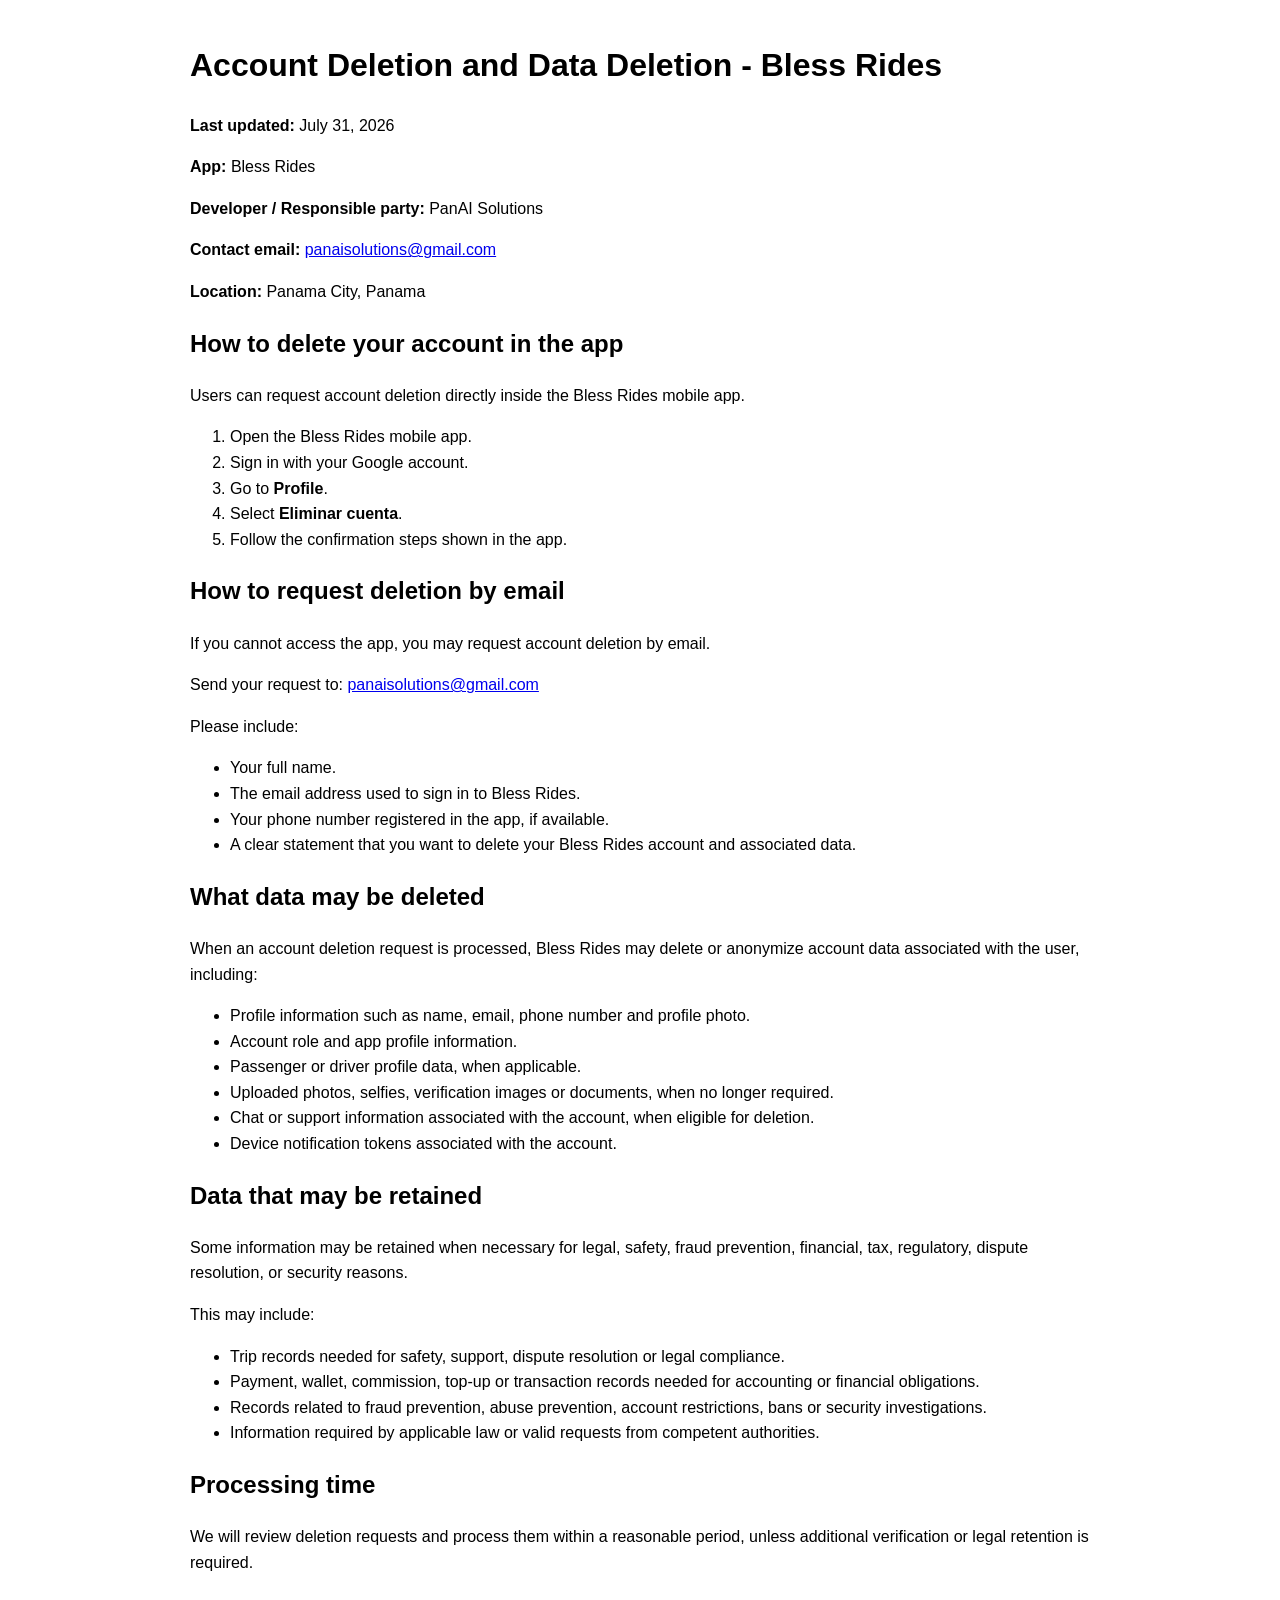
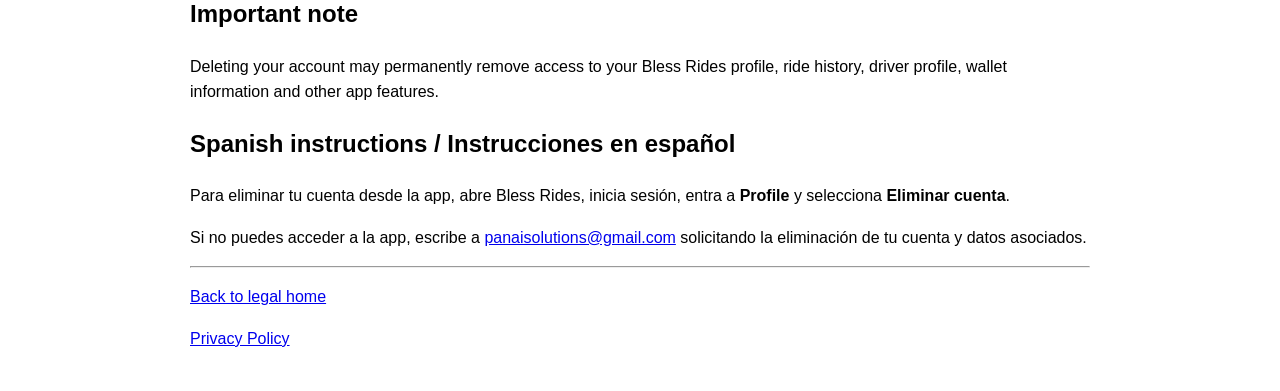
==== account-deletion.html @ 2c0dc695 "Add account deletion instructions and details" ====
<!doctype html>
<html lang="en">
<head>
  <meta charset="utf-8">
  <meta name="viewport" content="width=device-width, initial-scale=1">
  <title>Account Deletion - Bless Rides</title>
</head>
<body>
  <main style="max-width: 900px; margin: 40px auto; padding: 0 20px; font-family: Arial, sans-serif; line-height: 1.6;">
    <h1>Account Deletion and Data Deletion - Bless Rides</h1>

    <p><strong>Last updated:</strong> July 31, 2026</p>
    <p><strong>App:</strong> Bless Rides</p>
    <p><strong>Developer / Responsible party:</strong> PanAI Solutions</p>
    <p><strong>Contact email:</strong> <a href="mailto:panaisolutions@gmail.com">panaisolutions@gmail.com</a></p>
    <p><strong>Location:</strong> Panama City, Panama</p>

    <h2>How to delete your account in the app</h2>
    <p>
      Users can request account deletion directly inside the Bless Rides mobile app.
    </p>

    <ol>
      <li>Open the Bless Rides mobile app.</li>
      <li>Sign in with your Google account.</li>
      <li>Go to <strong>Profile</strong>.</li>
      <li>Select <strong>Eliminar cuenta</strong>.</li>
      <li>Follow the confirmation steps shown in the app.</li>
    </ol>

    <h2>How to request deletion by email</h2>
    <p>
      If you cannot access the app, you may request account deletion by email.
    </p>

    <p>
      Send your request to:
      <a href="mailto:panaisolutions@gmail.com">panaisolutions@gmail.com</a>
    </p>

    <p>Please include:</p>
    <ul>
      <li>Your full name.</li>
      <li>The email address used to sign in to Bless Rides.</li>
      <li>Your phone number registered in the app, if available.</li>
      <li>A clear statement that you want to delete your Bless Rides account and associated data.</li>
    </ul>

    <h2>What data may be deleted</h2>
    <p>
      When an account deletion request is processed, Bless Rides may delete or anonymize account data associated with the user, including:
    </p>

    <ul>
      <li>Profile information such as name, email, phone number and profile photo.</li>
      <li>Account role and app profile information.</li>
      <li>Passenger or driver profile data, when applicable.</li>
      <li>Uploaded photos, selfies, verification images or documents, when no longer required.</li>
      <li>Chat or support information associated with the account, when eligible for deletion.</li>
      <li>Device notification tokens associated with the account.</li>
    </ul>

    <h2>Data that may be retained</h2>
    <p>
      Some information may be retained when necessary for legal, safety, fraud prevention, financial, tax, regulatory, dispute resolution, or security reasons.
    </p>

    <p>This may include:</p>
    <ul>
      <li>Trip records needed for safety, support, dispute resolution or legal compliance.</li>
      <li>Payment, wallet, commission, top-up or transaction records needed for accounting or financial obligations.</li>
      <li>Records related to fraud prevention, abuse prevention, account restrictions, bans or security investigations.</li>
      <li>Information required by applicable law or valid requests from competent authorities.</li>
    </ul>

    <h2>Processing time</h2>
    <p>
      We will review deletion requests and process them within a reasonable period, unless additional verification or legal retention is required.
    </p>

    <h2>Important note</h2>
    <p>
      Deleting your account may permanently remove access to your Bless Rides profile, ride history, driver profile, wallet information and other app features.
    </p>

    <h2>Spanish instructions / Instrucciones en español</h2>
    <p>
      Para eliminar tu cuenta desde la app, abre Bless Rides, inicia sesión, entra a <strong>Profile</strong> y selecciona <strong>Eliminar cuenta</strong>.
    </p>
    <p>
      Si no puedes acceder a la app, escribe a
      <a href="mailto:panaisolutions@gmail.com">panaisolutions@gmail.com</a>
      solicitando la eliminación de tu cuenta y datos asociados.
    </p>

    <hr>
    <p><a href="index.html">Back to legal home</a></p>
    <p><a href="privacy-policy.html">Privacy Policy</a></p>
  </main>
</body>
</html>
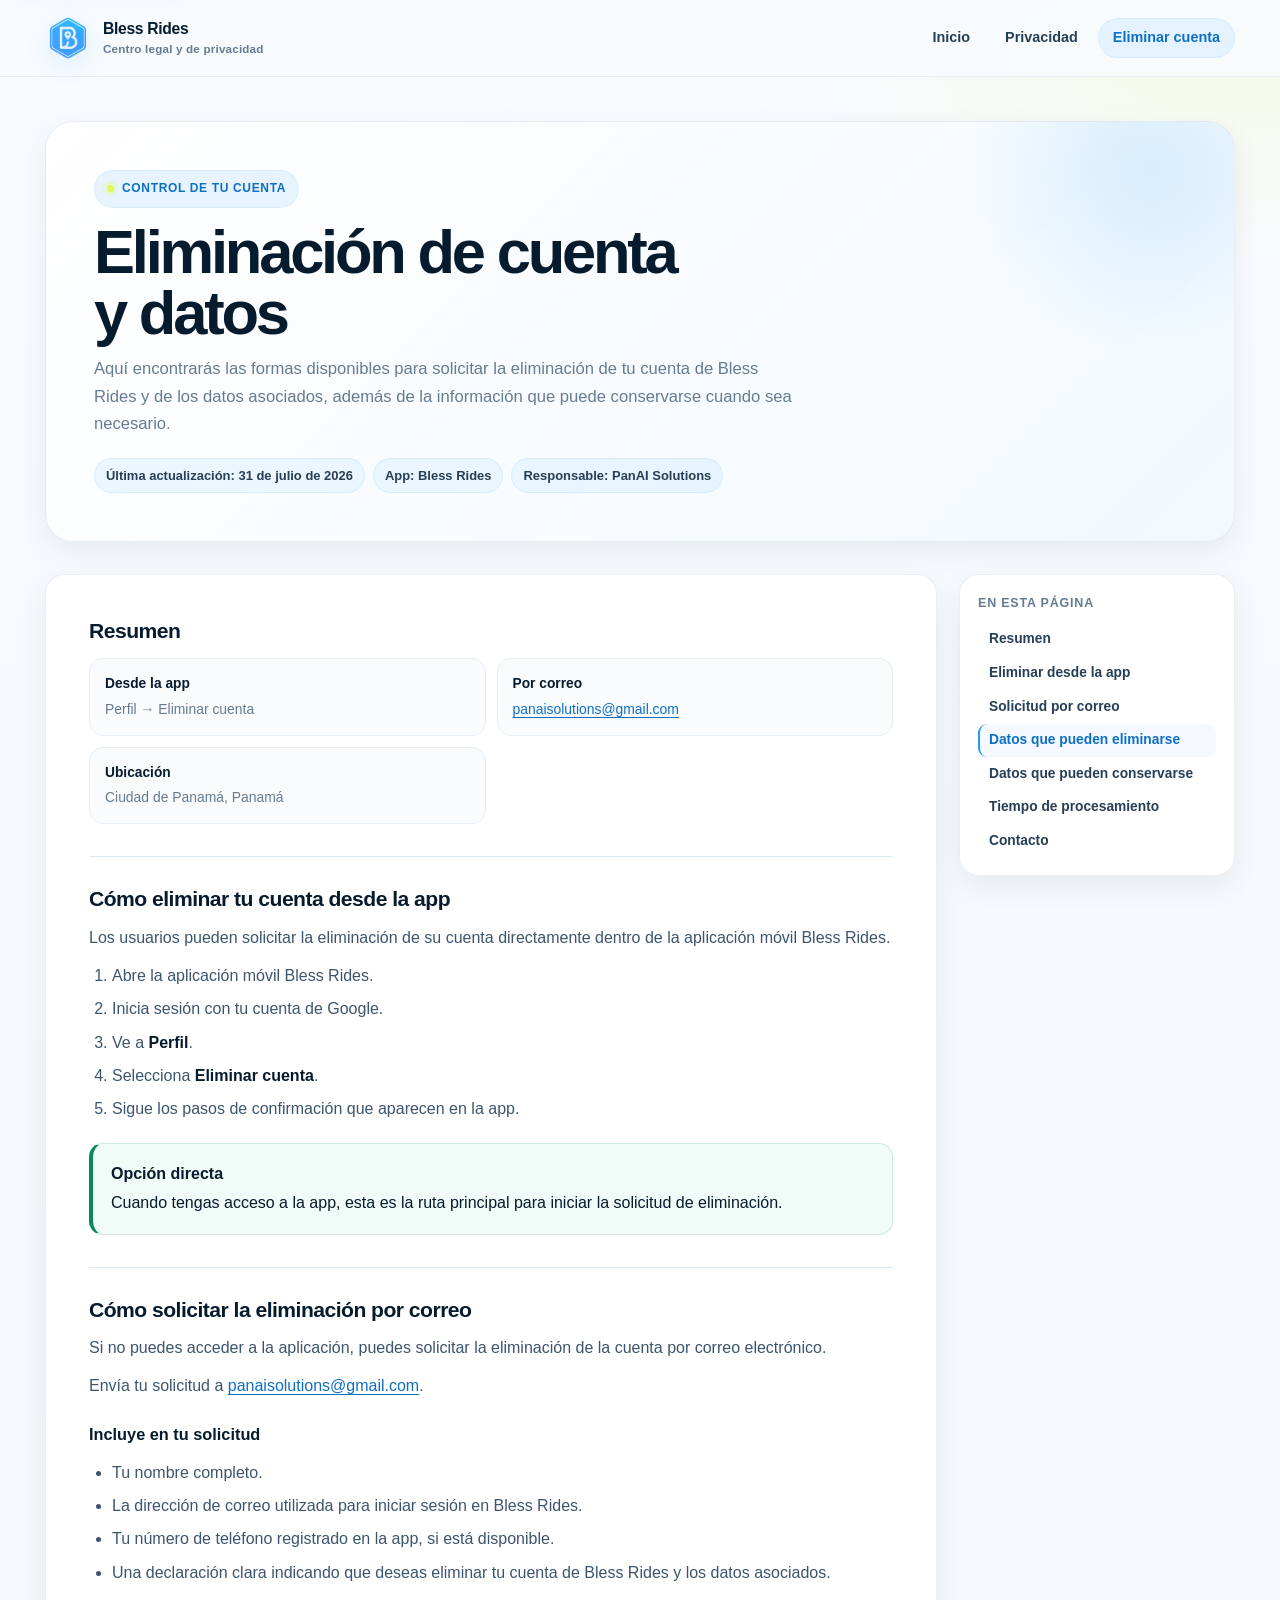
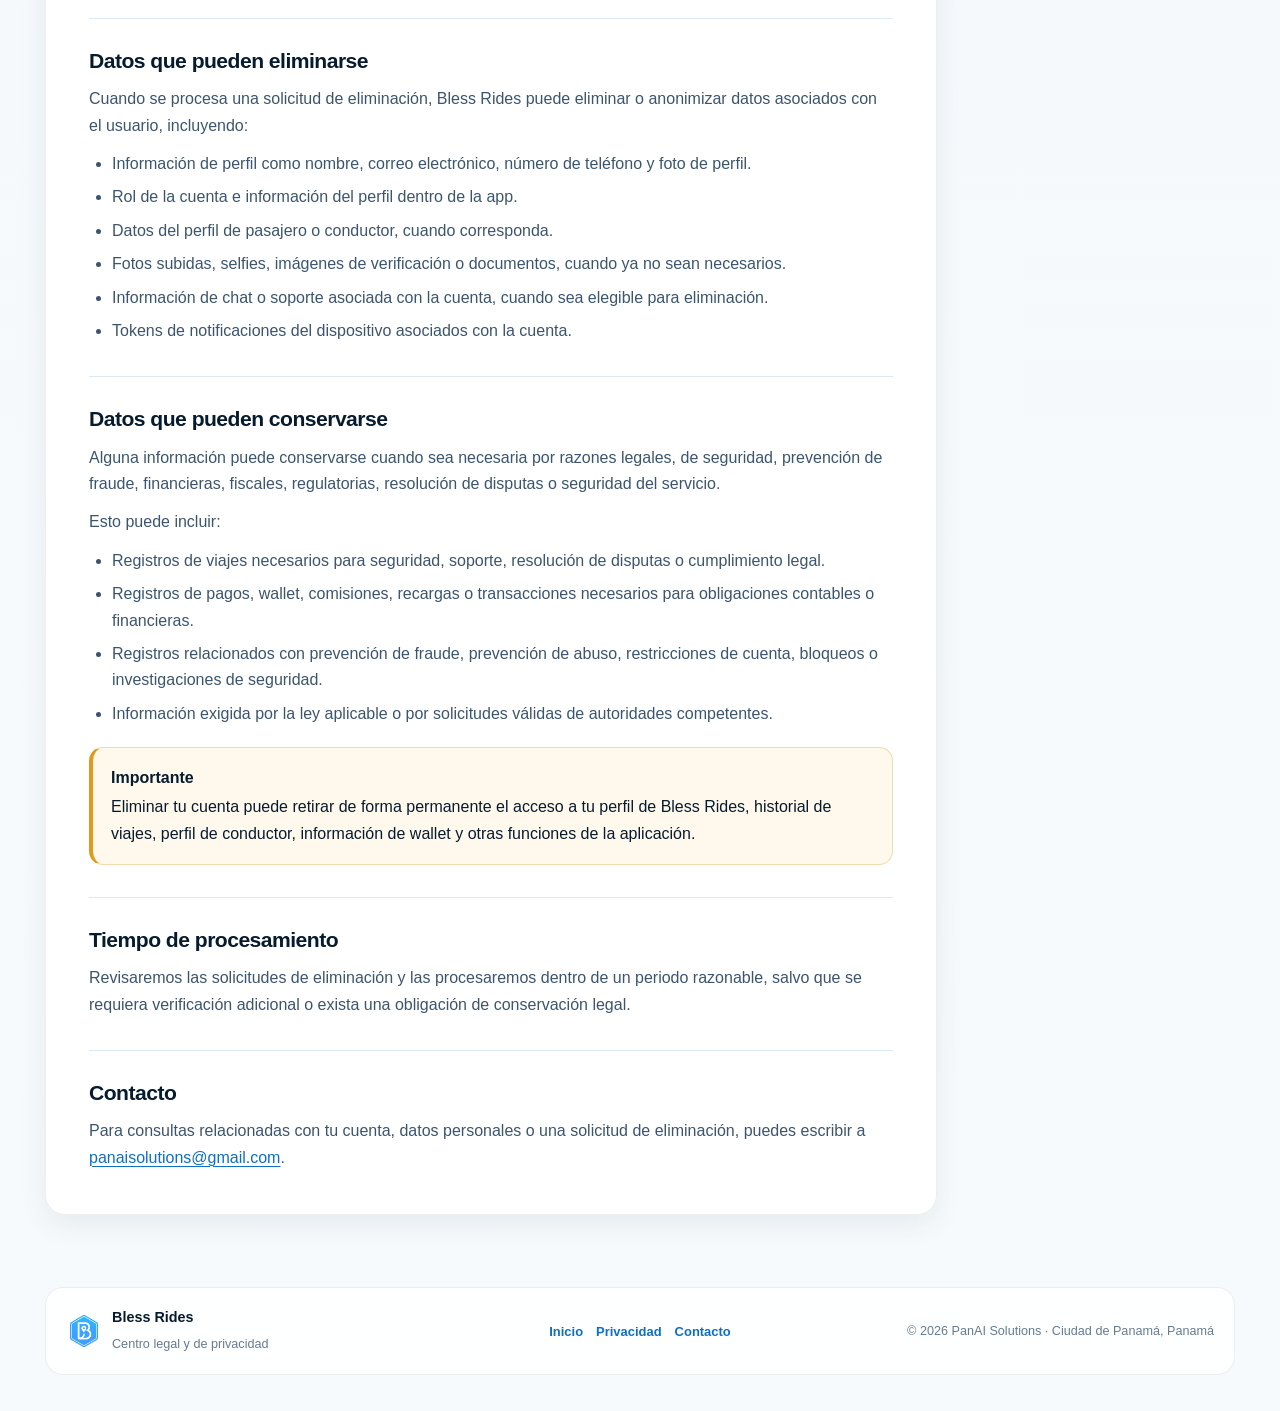
==== commit 40289759: "Update Bless Rides legal site" ====
--- a/account-deletion.html
+++ b/account-deletion.html
@@ -1,101 +1,44 @@
 <!doctype html>
-<html lang="en">
+<html lang="es">
 <head>
   <meta charset="utf-8">
   <meta name="viewport" content="width=device-width, initial-scale=1">
-  <title>Account Deletion - Bless Rides</title>
+  <meta name="description" content="Instrucciones oficiales para solicitar la eliminación de una cuenta de Bless Rides y sus datos asociados.">
+  <meta name="theme-color" content="#2A99F2">
+  <meta name="color-scheme" content="light">
+  <meta name="robots" content="index,follow">
+  <title>Eliminación de Cuenta y Datos | Bless Rides</title>
+  <link rel="icon" type="image/png" sizes="16x16" href="assets/favicon-16.png">
+  <link rel="icon" type="image/png" sizes="32x32" href="assets/favicon-32.png">
+  <link rel="icon" type="image/png" sizes="64x64" href="assets/favicon-64.png">
+  <link rel="apple-touch-icon" href="assets/apple-touch-icon.png">
+  <link rel="manifest" href="site.webmanifest">
+  <link rel="stylesheet" href="style.css">
+  <script defer src="site.js"></script>
 </head>
 <body>
-  <main style="max-width: 900px; margin: 40px auto; padding: 0 20px; font-family: Arial, sans-serif; line-height: 1.6;">
-    <h1>Account Deletion and Data Deletion - Bless Rides</h1>
+  <a class="skip-link" href="#contenido">Saltar al contenido</a>
+  <header class="site-header"><div class="container nav"><a class="brand" href="index.html" aria-label="Bless Rides, centro legal y de privacidad"><img src="assets/bless-logo.png" alt="" width="46" height="46"><span class="brand-title">Bless Rides<span class="brand-subtitle">Centro legal y de privacidad</span></span></a><nav class="nav-links" aria-label="Navegación principal"><a href="index.html">Inicio</a><a href="privacy-policy.html">Privacidad</a><a href="account-deletion.html" aria-current="page">Eliminar cuenta</a></nav></div></header>
 
-    <p><strong>Last updated:</strong> July 31, 2026</p>
-    <p><strong>App:</strong> Bless Rides</p>
-    <p><strong>Developer / Responsible party:</strong> PanAI Solutions</p>
-    <p><strong>Contact email:</strong> <a href="mailto:panaisolutions@gmail.com">panaisolutions@gmail.com</a></p>
-    <p><strong>Location:</strong> Panama City, Panama</p>
+  <main id="contenido" class="container">
+    <section class="page-hero"><div class="page-hero-shell"><span class="eyebrow"><span class="eyebrow-dot" aria-hidden="true"></span>Control de tu cuenta</span><h1>Eliminación de cuenta y datos</h1><p>Aquí encontrarás las formas disponibles para solicitar la eliminación de tu cuenta de Bless Rides y de los datos asociados, además de la información que puede conservarse cuando sea necesario.</p><div class="meta"><span>Última actualización: 31 de julio de 2026</span><span>App: Bless Rides</span><span>Responsable: PanAI Solutions</span></div></div></section>
 
-    <h2>How to delete your account in the app</h2>
-    <p>
-      Users can request account deletion directly inside the Bless Rides mobile app.
-    </p>
+    <details class="mobile-toc"><summary>Contenido de esta página</summary><ul><li><a href="#resumen">Resumen</a></li><li><a href="#app">Eliminar desde la app</a></li><li><a href="#correo">Solicitud por correo</a></li><li><a href="#elimina">Datos que pueden eliminarse</a></li><li><a href="#conserva">Datos que pueden conservarse</a></li><li><a href="#tiempo">Tiempo de procesamiento</a></li><li><a href="#contacto">Contacto</a></li></ul></details>
 
-    <ol>
-      <li>Open the Bless Rides mobile app.</li>
-      <li>Sign in with your Google account.</li>
-      <li>Go to <strong>Profile</strong>.</li>
-      <li>Select <strong>Eliminar cuenta</strong>.</li>
-      <li>Follow the confirmation steps shown in the app.</li>
-    </ol>
+    <div class="doc-layout">
+      <article class="document">
+        <section id="resumen"><h2>Resumen</h2><div class="data-grid"><div class="data-chip"><strong>Desde la app</strong><span>Perfil → Eliminar cuenta</span></div><div class="data-chip"><strong>Por correo</strong><span><a href="mailto:panaisolutions@gmail.com">panaisolutions@gmail.com</a></span></div><div class="data-chip"><strong>Ubicación</strong><span>Ciudad de Panamá, Panamá</span></div></div></section>
+        <section id="app"><h2>Cómo eliminar tu cuenta desde la app</h2><p>Los usuarios pueden solicitar la eliminación de su cuenta directamente dentro de la aplicación móvil Bless Rides.</p><ol><li>Abre la aplicación móvil Bless Rides.</li><li>Inicia sesión con tu cuenta de Google.</li><li>Ve a <strong>Perfil</strong>.</li><li>Selecciona <strong>Eliminar cuenta</strong>.</li><li>Sigue los pasos de confirmación que aparecen en la app.</li></ol><div class="callout success"><strong>Opción directa</strong>Cuando tengas acceso a la app, esta es la ruta principal para iniciar la solicitud de eliminación.</div></section>
+        <section id="correo"><h2>Cómo solicitar la eliminación por correo</h2><p>Si no puedes acceder a la aplicación, puedes solicitar la eliminación de la cuenta por correo electrónico.</p><p>Envía tu solicitud a <a href="mailto:panaisolutions@gmail.com">panaisolutions@gmail.com</a>.</p><h3>Incluye en tu solicitud</h3><ul><li>Tu nombre completo.</li><li>La dirección de correo utilizada para iniciar sesión en Bless Rides.</li><li>Tu número de teléfono registrado en la app, si está disponible.</li><li>Una declaración clara indicando que deseas eliminar tu cuenta de Bless Rides y los datos asociados.</li></ul></section>
+        <section id="elimina"><h2>Datos que pueden eliminarse</h2><p>Cuando se procesa una solicitud de eliminación, Bless Rides puede eliminar o anonimizar datos asociados con el usuario, incluyendo:</p><ul><li>Información de perfil como nombre, correo electrónico, número de teléfono y foto de perfil.</li><li>Rol de la cuenta e información del perfil dentro de la app.</li><li>Datos del perfil de pasajero o conductor, cuando corresponda.</li><li>Fotos subidas, selfies, imágenes de verificación o documentos, cuando ya no sean necesarios.</li><li>Información de chat o soporte asociada con la cuenta, cuando sea elegible para eliminación.</li><li>Tokens de notificaciones del dispositivo asociados con la cuenta.</li></ul></section>
+        <section id="conserva"><h2>Datos que pueden conservarse</h2><p>Alguna información puede conservarse cuando sea necesaria por razones legales, de seguridad, prevención de fraude, financieras, fiscales, regulatorias, resolución de disputas o seguridad del servicio.</p><p>Esto puede incluir:</p><ul><li>Registros de viajes necesarios para seguridad, soporte, resolución de disputas o cumplimiento legal.</li><li>Registros de pagos, wallet, comisiones, recargas o transacciones necesarios para obligaciones contables o financieras.</li><li>Registros relacionados con prevención de fraude, prevención de abuso, restricciones de cuenta, bloqueos o investigaciones de seguridad.</li><li>Información exigida por la ley aplicable o por solicitudes válidas de autoridades competentes.</li></ul><div class="callout warning"><strong>Importante</strong>Eliminar tu cuenta puede retirar de forma permanente el acceso a tu perfil de Bless Rides, historial de viajes, perfil de conductor, información de wallet y otras funciones de la aplicación.</div></section>
+        <section id="tiempo"><h2>Tiempo de procesamiento</h2><p>Revisaremos las solicitudes de eliminación y las procesaremos dentro de un periodo razonable, salvo que se requiera verificación adicional o exista una obligación de conservación legal.</p></section>
+        <section id="contacto"><h2>Contacto</h2><p>Para consultas relacionadas con tu cuenta, datos personales o una solicitud de eliminación, puedes escribir a <a href="mailto:panaisolutions@gmail.com">panaisolutions@gmail.com</a>.</p></section>
+      </article>
+      <aside class="toc" aria-label="Contenido de la página"><p class="toc-title">En esta página</p><ul><li><a href="#resumen">Resumen</a></li><li><a href="#app">Eliminar desde la app</a></li><li><a href="#correo">Solicitud por correo</a></li><li><a href="#elimina">Datos que pueden eliminarse</a></li><li><a href="#conserva">Datos que pueden conservarse</a></li><li><a href="#tiempo">Tiempo de procesamiento</a></li><li><a href="#contacto">Contacto</a></li></ul></aside>
+    </div>
+  </main>
 
-    <h2>How to request deletion by email</h2>
-    <p>
-      If you cannot access the app, you may request account deletion by email.
-    </p>
-
-    <p>
-      Send your request to:
-      <a href="mailto:panaisolutions@gmail.com">panaisolutions@gmail.com</a>
-    </p>
-
-    <p>Please include:</p>
-    <ul>
-      <li>Your full name.</li>
-      <li>The email address used to sign in to Bless Rides.</li>
-      <li>Your phone number registered in the app, if available.</li>
-      <li>A clear statement that you want to delete your Bless Rides account and associated data.</li>
-    </ul>
-
-    <h2>What data may be deleted</h2>
-    <p>
-      When an account deletion request is processed, Bless Rides may delete or anonymize account data associated with the user, including:
-    </p>
-
-    <ul>
-      <li>Profile information such as name, email, phone number and profile photo.</li>
-      <li>Account role and app profile information.</li>
-      <li>Passenger or driver profile data, when applicable.</li>
-      <li>Uploaded photos, selfies, verification images or documents, when no longer required.</li>
-      <li>Chat or support information associated with the account, when eligible for deletion.</li>
-      <li>Device notification tokens associated with the account.</li>
-    </ul>
-
-    <h2>Data that may be retained</h2>
-    <p>
-      Some information may be retained when necessary for legal, safety, fraud prevention, financial, tax, regulatory, dispute resolution, or security reasons.
-    </p>
-
-    <p>This may include:</p>
-    <ul>
-      <li>Trip records needed for safety, support, dispute resolution or legal compliance.</li>
-      <li>Payment, wallet, commission, top-up or transaction records needed for accounting or financial obligations.</li>
-      <li>Records related to fraud prevention, abuse prevention, account restrictions, bans or security investigations.</li>
-      <li>Information required by applicable law or valid requests from competent authorities.</li>
-    </ul>
-
-    <h2>Processing time</h2>
-    <p>
-      We will review deletion requests and process them within a reasonable period, unless additional verification or legal retention is required.
-    </p>
-
-    <h2>Important note</h2>
-    <p>
-      Deleting your account may permanently remove access to your Bless Rides profile, ride history, driver profile, wallet information and other app features.
-    </p>
-
-    <h2>Spanish instructions / Instrucciones en español</h2>
-    <p>
-      Para eliminar tu cuenta desde la app, abre Bless Rides, inicia sesión, entra a <strong>Profile</strong> y selecciona <strong>Eliminar cuenta</strong>.
-    </p>
-    <p>
-      Si no puedes acceder a la app, escribe a
-      <a href="mailto:panaisolutions@gmail.com">panaisolutions@gmail.com</a>
-      solicitando la eliminación de tu cuenta y datos asociados.
-    </p>
-
-    <hr>
-    <p><a href="index.html">Back to legal home</a></p>
-    <p><a href="privacy-policy.html">Privacy Policy</a></p>
-  </main>
+  <footer class="site-footer"><div class="container footer-shell"><div class="footer-brand"><img src="assets/bless-logo.png" alt="" width="36" height="36"><div><strong>Bless Rides</strong><span>Centro legal y de privacidad</span></div></div><div class="footer-links"><a href="index.html">Inicio</a><a href="privacy-policy.html">Privacidad</a><a href="mailto:panaisolutions@gmail.com">Contacto</a></div><div class="footer-meta">© 2026 PanAI Solutions · Ciudad de Panamá, Panamá</div></div></footer>
 </body>
 </html>
--- a/style.css
+++ b/style.css
@@ -0,0 +1,423 @@
+:root {
+  --brand: #2a99f2;
+  --brand-600: #1d86dc;
+  --brand-700: #0f6fc4;
+  --brand-800: #0b579b;
+  --brand-050: #f3f9ff;
+  --brand-100: #e4f3ff;
+  --brand-200: #cce9ff;
+  --lime: #ddf955;
+  --lime-soft: #f6ffd3;
+  --ink: #071b2e;
+  --ink-2: #263f57;
+  --muted: #667b90;
+  --muted-2: #8394a6;
+  --line: #dce8f2;
+  --line-strong: #cbdbe8;
+  --paper: #ffffff;
+  --canvas: #f5f9fc;
+  --success: #0a8a5b;
+  --warning: #c17a09;
+  --shadow-xs: 0 3px 12px rgba(12, 52, 87, .045);
+  --shadow-sm: 0 10px 28px rgba(12, 52, 87, .075);
+  --shadow-md: 0 20px 50px rgba(12, 52, 87, .11);
+  --shadow-lg: 0 34px 90px rgba(12, 52, 87, .14);
+  --radius-sm: 14px;
+  --radius-md: 20px;
+  --radius-lg: 28px;
+  --radius-xl: 34px;
+  --max: 1190px;
+  --header-h: 76px;
+}
+
+* { box-sizing: border-box; }
+html { scroll-behavior: smooth; scroll-padding-top: 96px; }
+body {
+  margin: 0;
+  min-height: 100vh;
+  font-family: ui-sans-serif, -apple-system, BlinkMacSystemFont, "Segoe UI", Roboto, Helvetica, Arial, sans-serif;
+  color: var(--ink);
+  line-height: 1.65;
+  background:
+    radial-gradient(760px 360px at 6% -7%, rgba(42, 153, 242, .15), transparent 64%),
+    radial-gradient(640px 310px at 96% 2%, rgba(221, 249, 85, .11), transparent 66%),
+    linear-gradient(180deg, #f8fbfe 0%, var(--canvas) 42%, #f7fafc 100%);
+  -webkit-font-smoothing: antialiased;
+  text-rendering: optimizeLegibility;
+}
+
+a { color: var(--brand-700); text-decoration-thickness: 1.4px; text-underline-offset: 3px; }
+a:hover { color: var(--brand-800); }
+img { display: block; max-width: 100%; }
+button, a { -webkit-tap-highlight-color: transparent; }
+::selection { background: rgba(42, 153, 242, .2); color: var(--ink); }
+
+.skip-link {
+  position: fixed;
+  z-index: 9999;
+  left: 16px;
+  top: 12px;
+  transform: translateY(-170%);
+  padding: 10px 14px;
+  border-radius: 10px;
+  background: var(--ink);
+  color: #fff;
+  font-weight: 800;
+  text-decoration: none;
+  box-shadow: var(--shadow-sm);
+}
+.skip-link:focus { transform: none; }
+:focus-visible { outline: 3px solid rgba(42, 153, 242, .42); outline-offset: 3px; border-radius: 8px; }
+
+.container { width: min(calc(100% - 36px), var(--max)); margin-inline: auto; }
+
+/* Header */
+.site-header {
+  position: sticky;
+  top: 0;
+  z-index: 100;
+  background: rgba(248, 251, 254, .86);
+  backdrop-filter: saturate(155%) blur(18px);
+  -webkit-backdrop-filter: saturate(155%) blur(18px);
+  border-bottom: 1px solid rgba(7, 27, 46, .065);
+  transition: box-shadow .18s ease, background .18s ease;
+}
+.site-header.is-scrolled { background: rgba(248, 251, 254, .94); box-shadow: 0 8px 26px rgba(12, 52, 87, .07); }
+.nav { min-height: var(--header-h); display: flex; align-items: center; justify-content: space-between; gap: 24px; }
+.brand { display: inline-flex; align-items: center; gap: 12px; min-width: max-content; color: var(--ink); text-decoration: none; }
+.brand img { width: 46px; height: 46px; filter: drop-shadow(0 8px 14px rgba(42, 153, 242, .2)); }
+.brand-title { font-size: .98rem; font-weight: 900; letter-spacing: -.02em; line-height: 1.05; }
+.brand-subtitle { display: block; margin-top: 5px; color: var(--muted); font-size: .73rem; font-weight: 750; letter-spacing: .015em; }
+.nav-links { display: flex; align-items: center; gap: 5px; }
+.nav-links a {
+  display: inline-flex;
+  align-items: center;
+  min-height: 40px;
+  padding: 0 14px;
+  border: 1px solid transparent;
+  border-radius: 999px;
+  color: var(--ink-2);
+  font-size: .9rem;
+  font-weight: 800;
+  text-decoration: none;
+}
+.nav-links a:hover { color: var(--brand-700); background: rgba(42, 153, 242, .065); }
+.nav-links a[aria-current="page"] { color: var(--brand-700); background: var(--brand-100); border-color: rgba(42, 153, 242, .08); }
+
+/* Shared labels */
+.eyebrow {
+  display: inline-flex;
+  align-items: center;
+  gap: 8px;
+  width: fit-content;
+  padding: 8px 12px;
+  border: 1px solid rgba(42, 153, 242, .08);
+  border-radius: 999px;
+  background: rgba(228, 243, 255, .86);
+  color: var(--brand-700);
+  font-size: .75rem;
+  font-weight: 900;
+  letter-spacing: .055em;
+  text-transform: uppercase;
+}
+.eyebrow-dot { width: 7px; height: 7px; border-radius: 50%; background: var(--lime); box-shadow: 0 0 0 4px rgba(221, 249, 85, .24); }
+
+/* Home hero */
+.hero { padding: 56px 0 28px; }
+.hero-shell {
+  position: relative;
+  isolation: isolate;
+  overflow: hidden;
+  display: grid;
+  grid-template-columns: minmax(0, 1.15fr) minmax(260px, .68fr);
+  gap: clamp(26px, 4vw, 52px);
+  align-items: center;
+  padding: clamp(36px, 5vw, 62px);
+  border: 1px solid rgba(7, 27, 46, .075);
+  border-radius: var(--radius-xl);
+  background: linear-gradient(135deg, rgba(255, 255, 255, .98), rgba(247, 252, 255, .94));
+  box-shadow: var(--shadow-lg);
+}
+.hero-shell::before {
+  content: "";
+  position: absolute;
+  z-index: -1;
+  width: 520px;
+  height: 520px;
+  right: -150px;
+  top: -210px;
+  border-radius: 50%;
+  background: radial-gradient(circle, rgba(42, 153, 242, .17), rgba(42, 153, 242, 0) 68%);
+}
+.hero-shell::after {
+  content: "";
+  position: absolute;
+  z-index: -1;
+  width: 420px;
+  height: 420px;
+  left: -190px;
+  bottom: -260px;
+  border-radius: 50%;
+  background: radial-gradient(circle, rgba(221, 249, 85, .23), rgba(221, 249, 85, 0) 70%);
+}
+.hero-copy { min-width: 0; }
+.hero h1 {
+  max-width: 10.8ch;
+  margin: 18px 0 16px;
+  font-size: clamp(3.05rem, 5.7vw, 5.35rem);
+  line-height: .965;
+  letter-spacing: -.058em;
+}
+.hero-lead { max-width: 63ch; margin: 0; color: var(--muted); font-size: clamp(1.03rem, 1.55vw, 1.17rem); }
+.hero-actions { display: flex; flex-wrap: wrap; gap: 11px; margin-top: 26px; }
+.btn {
+  display: inline-flex;
+  align-items: center;
+  justify-content: center;
+  min-height: 49px;
+  padding: 0 18px;
+  border-radius: 999px;
+  font-weight: 900;
+  text-decoration: none;
+  transition: transform .16s ease, box-shadow .16s ease, background .16s ease, border-color .16s ease;
+}
+.btn:hover { transform: translateY(-1px); text-decoration: none; }
+.btn-primary { color: #fff; background: linear-gradient(135deg, var(--brand), var(--brand-700)); box-shadow: 0 13px 28px rgba(42, 153, 242, .25); }
+.btn-primary:hover { color: #fff; box-shadow: 0 16px 34px rgba(42, 153, 242, .3); }
+.btn-ghost { color: var(--ink); background: rgba(255, 255, 255, .9); border: 1px solid var(--line-strong); box-shadow: var(--shadow-xs); }
+.btn-ghost:hover { color: var(--ink); border-color: rgba(42, 153, 242, .3); background: #fff; }
+
+.trust-strip { display: grid; grid-template-columns: repeat(3, minmax(0, 1fr)); gap: 10px; margin-top: 22px; }
+.trust-item {
+  display: grid;
+  grid-template-columns: 28px minmax(0, 1fr);
+  gap: 10px;
+  align-items: start;
+  padding: 14px;
+  border: 1px solid rgba(7, 27, 46, .075);
+  border-radius: 16px;
+  background: rgba(255, 255, 255, .76);
+  box-shadow: 0 5px 16px rgba(12, 52, 87, .035);
+}
+.trust-icon { width: 28px; height: 28px; display: grid; place-items: center; border-radius: 9px; background: linear-gradient(145deg, var(--brand-100), var(--lime-soft)); color: var(--brand-700); }
+.trust-icon svg { width: 16px; height: 16px; fill: none; stroke: currentColor; stroke-width: 2; }
+.trust-item strong { display: block; font-size: .89rem; line-height: 1.25; }
+.trust-item span { display: block; margin-top: 3px; color: var(--muted); font-size: .79rem; line-height: 1.45; }
+
+.hero-visual { min-width: 0; display: flex; justify-content: center; }
+.brand-stage {
+  position: relative;
+  width: min(308px, 100%);
+  aspect-ratio: .96;
+  display: grid;
+  place-items: center;
+  padding: 30px;
+  border: 1px solid rgba(42, 153, 242, .16);
+  border-radius: 30px;
+  background:
+    radial-gradient(circle at 50% 32%, rgba(42, 153, 242, .12), transparent 42%),
+    linear-gradient(160deg, rgba(255,255,255,.98), rgba(239,248,255,.9));
+  box-shadow: 0 26px 62px rgba(42, 153, 242, .14), inset 0 1px 0 rgba(255,255,255,.9);
+}
+.brand-stage::before,
+.brand-stage::after { content: ""; position: absolute; inset: 18px; border-radius: 26px; border: 1px solid rgba(42, 153, 242, .13); pointer-events: none; }
+.brand-stage::after { inset: 46px; border-color: rgba(221, 249, 85, .44); }
+.brand-stage img { width: 76%; filter: drop-shadow(0 17px 28px rgba(42, 153, 242, .22)); }
+.brand-stage-caption { position: absolute; left: 0; right: 0; bottom: 18px; text-align: center; color: var(--muted); font-size: .74rem; font-weight: 800; letter-spacing: .025em; }
+
+/* Home documents */
+.section { padding: 28px 0 74px; }
+.section-head { display: grid; grid-template-columns: minmax(0, 1fr) minmax(280px, .62fr); gap: 30px; align-items: end; margin-bottom: 22px; }
+.section-head h2 { margin: 7px 0 0; font-size: clamp(1.9rem, 3.1vw, 2.65rem); line-height: 1.06; letter-spacing: -.04em; }
+.section-head p { margin: 0; color: var(--muted); }
+.cards { display: grid; grid-template-columns: repeat(3, minmax(0, 1fr)); gap: 18px; }
+.card {
+  position: relative;
+  overflow: hidden;
+  min-height: 278px;
+  display: flex;
+  flex-direction: column;
+  padding: 27px;
+  border: 1px solid rgba(7, 27, 46, .075);
+  border-radius: var(--radius-md);
+  background: rgba(255, 255, 255, .92);
+  box-shadow: var(--shadow-sm);
+  transition: transform .16s ease, box-shadow .16s ease, border-color .16s ease;
+}
+.card::before { content: ""; position: absolute; inset: 0 0 auto 0; height: 3px; background: linear-gradient(90deg, var(--brand), var(--lime)); opacity: 0; transition: opacity .16s ease; }
+.card:hover { transform: translateY(-3px); border-color: rgba(42, 153, 242, .2); box-shadow: var(--shadow-md); }
+.card:hover::before { opacity: 1; }
+.icon-box { width: 50px; height: 50px; display: grid; place-items: center; margin-bottom: 20px; border-radius: 15px; background: linear-gradient(145deg, var(--brand-100), var(--lime-soft)); color: var(--brand-700); }
+.icon-box svg { width: 24px; height: 24px; fill: none; stroke: currentColor; stroke-width: 1.8; }
+.card h3 { margin: 0 0 10px; font-size: 1.22rem; letter-spacing: -.024em; }
+.card p { margin: 0 0 22px; color: var(--muted); }
+.card-link { display: inline-flex; align-items: center; gap: 8px; margin-top: auto; width: fit-content; font-weight: 900; text-decoration: none; }
+.card-link svg { width: 17px; height: 17px; transition: transform .16s ease; }
+.card-link:hover svg { transform: translateX(3px); }
+
+/* Document heroes */
+.page-hero { padding: 44px 0 20px; }
+.page-hero-shell {
+  position: relative;
+  isolation: isolate;
+  overflow: hidden;
+  padding: clamp(30px, 4.4vw, 48px);
+  border: 1px solid rgba(7, 27, 46, .075);
+  border-radius: var(--radius-lg);
+  background: linear-gradient(135deg, rgba(255,255,255,.98), rgba(241,249,255,.95));
+  box-shadow: var(--shadow-sm);
+}
+.page-hero-shell::after { content: ""; position: absolute; z-index: -1; right: -110px; top: -150px; width: 390px; height: 390px; border-radius: 50%; background: radial-gradient(circle, rgba(42,153,242,.15), transparent 67%); }
+.page-hero h1 { max-width: 18ch; margin: 14px 0 12px; font-size: clamp(2.35rem, 4.8vw, 4.35rem); line-height: .99; letter-spacing: -.052em; }
+.page-hero p { max-width: 76ch; margin: 0; color: var(--muted); font-size: 1.04rem; }
+.meta { display: flex; flex-wrap: wrap; gap: 8px; margin-top: 20px; }
+.meta span { display: inline-flex; align-items: center; min-height: 35px; padding: 0 11px; border: 1px solid rgba(42,153,242,.1); border-radius: 999px; background: rgba(42,153,242,.065); color: var(--ink-2); font-size: .81rem; font-weight: 800; }
+
+/* Documents */
+.doc-layout { display: grid; grid-template-columns: minmax(0, 1fr) 276px; gap: 22px; align-items: start; padding: 12px 0 72px; }
+.document {
+  min-width: 0;
+  padding: clamp(26px, 4vw, 43px);
+  border: 1px solid rgba(7, 27, 46, .075);
+  border-radius: var(--radius-md);
+  background: rgba(255,255,255,.97);
+  box-shadow: var(--shadow-sm);
+}
+.document section { scroll-margin-top: 100px; }
+.document section + section { margin-top: 32px; padding-top: 29px; border-top: 1px solid var(--line); }
+.document h2 { margin: 0 0 12px; color: var(--ink); font-size: 1.32rem; line-height: 1.24; letter-spacing: -.025em; }
+.document h3 { margin: 21px 0 8px; font-size: 1.02rem; }
+.document p, .document li { color: #3c556d; }
+.document p { margin: 0 0 12px; }
+.document p:last-child { margin-bottom: 0; }
+.document ul, .document ol { margin: 12px 0 0; padding-left: 23px; }
+.document li + li { margin-top: 7px; }
+.document strong { color: var(--ink); }
+.document a { overflow-wrap: anywhere; }
+
+.callout { margin: 20px 0 0; padding: 17px 18px; border: 1px solid #cfe7f9; border-left: 4px solid var(--brand); border-radius: var(--radius-sm); background: var(--brand-050); }
+.callout.warning { border-color: #efdcae; border-left-color: #e19a1d; background: #fff9ed; }
+.callout.success { border-color: #cce9dc; border-left-color: var(--success); background: #f1fbf7; }
+.callout strong { display: block; margin-bottom: 3px; }
+
+.data-grid { display: grid; grid-template-columns: repeat(2, minmax(0, 1fr)); gap: 11px; margin-top: 14px; }
+.data-chip { min-width: 0; padding: 14px 15px; border: 1px solid #e5eef6; border-radius: 14px; background: #f9fbfd; }
+.data-chip strong { display: block; font-size: .86rem; }
+.data-chip span { display: block; margin-top: 2px; color: var(--muted); font-size: .87rem; overflow-wrap: anywhere; }
+
+.toc { position: sticky; top: 98px; padding: 18px; border: 1px solid rgba(7, 27, 46, .075); border-radius: var(--radius-md); background: rgba(255, 255, 255, .94); box-shadow: var(--shadow-sm); }
+.toc-title { margin: 0 0 10px; color: var(--muted); font-size: .78rem; font-weight: 900; letter-spacing: .065em; text-transform: uppercase; }
+.toc ul { list-style: none; margin: 0; padding: 0; }
+.toc li + li { margin-top: 1px; }
+.toc a { display: block; padding: 7px 9px; border-radius: 9px; color: var(--ink-2); font-size: .86rem; font-weight: 760; line-height: 1.35; text-decoration: none; border-left: 2px solid transparent; }
+.toc a:hover { color: var(--brand-700); background: var(--brand-050); }
+.toc a.is-active { color: var(--brand-700); background: var(--brand-050); border-left-color: var(--brand); }
+.mobile-toc { display: none; }
+
+/* Footer */
+.site-footer { padding: 0 0 36px; }
+.footer-shell { display: grid; grid-template-columns: 1fr auto 1fr; gap: 20px; align-items: center; padding: 18px 20px; border: 1px solid rgba(7, 27, 46, .075); border-radius: 18px; background: rgba(255, 255, 255, .86); }
+.footer-brand { display: flex; align-items: center; gap: 10px; }
+.footer-brand img { width: 36px; height: 36px; }
+.footer-brand strong { display: block; font-size: .9rem; }
+.footer-brand span, .footer-meta { color: var(--muted); font-size: .79rem; }
+.footer-links { display: flex; flex-wrap: wrap; justify-content: center; gap: 13px; }
+.footer-links a { font-size: .81rem; font-weight: 800; text-decoration: none; }
+.footer-meta { text-align: right; }
+
+/* 404 */
+.not-found { min-height: calc(100vh - var(--header-h) - 130px); display: grid; place-items: center; padding: 54px 0; }
+.not-found-card { max-width: 720px; margin-inline: auto; padding: 46px; text-align: center; border: 1px solid rgba(7,27,46,.075); border-radius: var(--radius-xl); background: rgba(255,255,255,.96); box-shadow: var(--shadow-lg); }
+.not-found-card img { width: 118px; margin: 0 auto 18px; filter: drop-shadow(0 14px 22px rgba(42,153,242,.18)); }
+.not-found-card h1 { margin: 0 0 10px; font-size: clamp(2.2rem, 6vw, 4rem); letter-spacing: -.045em; }
+.not-found-card p { max-width: 52ch; margin: 0 auto; color: var(--muted); }
+.not-found-card .hero-actions { justify-content: center; }
+
+@media (max-width: 1050px) {
+  .hero-shell { grid-template-columns: minmax(0, 1fr) 270px; gap: 28px; padding: 42px; }
+  .hero h1 { font-size: clamp(3rem, 6.6vw, 4.7rem); }
+  .brand-stage { width: 270px; }
+  .trust-strip { gap: 8px; }
+  .trust-item { padding: 12px; grid-template-columns: 24px minmax(0,1fr); gap: 8px; }
+  .trust-icon { width: 24px; height: 24px; }
+  .trust-item span { font-size: .75rem; }
+  .doc-layout { grid-template-columns: minmax(0, 1fr) 248px; }
+}
+
+@media (max-width: 880px) {
+  .hero-shell { grid-template-columns: 1fr; }
+  .hero-copy { order: 1; }
+  .hero-visual { order: 2; justify-content: flex-start; margin-top: 6px; }
+  .brand-stage { width: 190px; padding: 20px; border-radius: 24px; }
+  .brand-stage::before { inset: 12px; }
+  .brand-stage::after { inset: 30px; }
+  .brand-stage-caption { display: none; }
+  .hero h1 { max-width: 12ch; }
+  .section-head { grid-template-columns: 1fr; gap: 8px; align-items: start; }
+  .cards { grid-template-columns: 1fr; }
+  .card { min-height: 0; }
+  .doc-layout { grid-template-columns: 1fr; }
+  .toc { display: none; }
+  .mobile-toc { display: block; margin: 0 0 14px; border: 1px solid rgba(7,27,46,.075); border-radius: 16px; background: rgba(255,255,255,.94); box-shadow: var(--shadow-xs); }
+  .mobile-toc summary { cursor: pointer; list-style: none; padding: 15px 17px; font-weight: 850; color: var(--ink-2); }
+  .mobile-toc summary::-webkit-details-marker { display: none; }
+  .mobile-toc summary::after { content: "+"; float: right; color: var(--brand-700); font-size: 1.1rem; }
+  .mobile-toc[open] summary::after { content: "–"; }
+  .mobile-toc ul { list-style: none; margin: 0; padding: 0 15px 14px; columns: 2; column-gap: 20px; }
+  .mobile-toc li { break-inside: avoid; }
+  .mobile-toc a { display: block; padding: 7px 2px; color: var(--ink-2); font-size: .86rem; font-weight: 750; text-decoration: none; }
+  .footer-shell { grid-template-columns: 1fr auto; }
+  .footer-meta { grid-column: 1 / -1; text-align: left; }
+}
+
+@media (max-width: 720px) {
+  :root { --header-h: auto; }
+  html { scroll-padding-top: 16px; }
+  .container { width: min(calc(100% - 24px), var(--max)); }
+  .site-header { position: relative; }
+  .nav { min-height: auto; padding: 12px 0; flex-direction: column; align-items: flex-start; gap: 10px; }
+  .brand img { width: 42px; height: 42px; }
+  .nav-links { width: 100%; overflow-x: auto; padding: 1px 0 2px; scrollbar-width: none; }
+  .nav-links::-webkit-scrollbar { display: none; }
+  .nav-links a { min-height: 38px; padding-inline: 12px; white-space: nowrap; background: rgba(255,255,255,.62); border-color: rgba(7,27,46,.06); }
+  .hero { padding: 24px 0 22px; }
+  .hero-shell { gap: 24px; padding: 26px 22px; border-radius: 24px; }
+  .hero h1 { margin-top: 15px; font-size: clamp(2.55rem, 13vw, 3.8rem); }
+  .hero-lead { font-size: 1rem; }
+  .hero-actions { margin-top: 22px; }
+  .btn { width: 100%; }
+  .trust-strip { grid-template-columns: 1fr; }
+  .hero-visual { justify-content: center; margin-top: 0; }
+  .brand-stage { width: 150px; }
+  .section { padding-top: 20px; padding-bottom: 54px; }
+  .section-head h2 { font-size: 2rem; }
+  .card { padding: 23px; }
+  .page-hero { padding: 24px 0 14px; }
+  .page-hero-shell { padding: 25px 22px; border-radius: 24px; }
+  .page-hero h1 { font-size: clamp(2.3rem, 11vw, 3.35rem); }
+  .doc-layout { padding-bottom: 54px; }
+  .document { padding: 23px 21px; }
+  .document section { scroll-margin-top: 16px; }
+  .data-grid { grid-template-columns: 1fr; }
+  .mobile-toc ul { columns: 1; }
+  .footer-shell { grid-template-columns: 1fr; align-items: start; }
+  .footer-links { justify-content: flex-start; }
+  .footer-meta { grid-column: auto; }
+  .not-found-card { padding: 32px 22px; }
+}
+
+@media (prefers-reduced-motion: reduce) {
+  html { scroll-behavior: auto; }
+  *, *::before, *::after { transition-duration: .01ms !important; animation-duration: .01ms !important; animation-iteration-count: 1 !important; }
+}
+
+@media print {
+  body { background: #fff; color: #000; }
+  .site-header, .site-footer, .toc, .mobile-toc, .skip-link { display: none !important; }
+  .container { width: 100%; max-width: none; }
+  .page-hero { padding: 0 0 18px; }
+  .page-hero-shell, .document { box-shadow: none; border: 0; background: #fff; padding: 0; }
+  .doc-layout { display: block; padding: 0; }
+  .document section { break-inside: avoid; }
+  a { color: #000; text-decoration: underline; }
+}
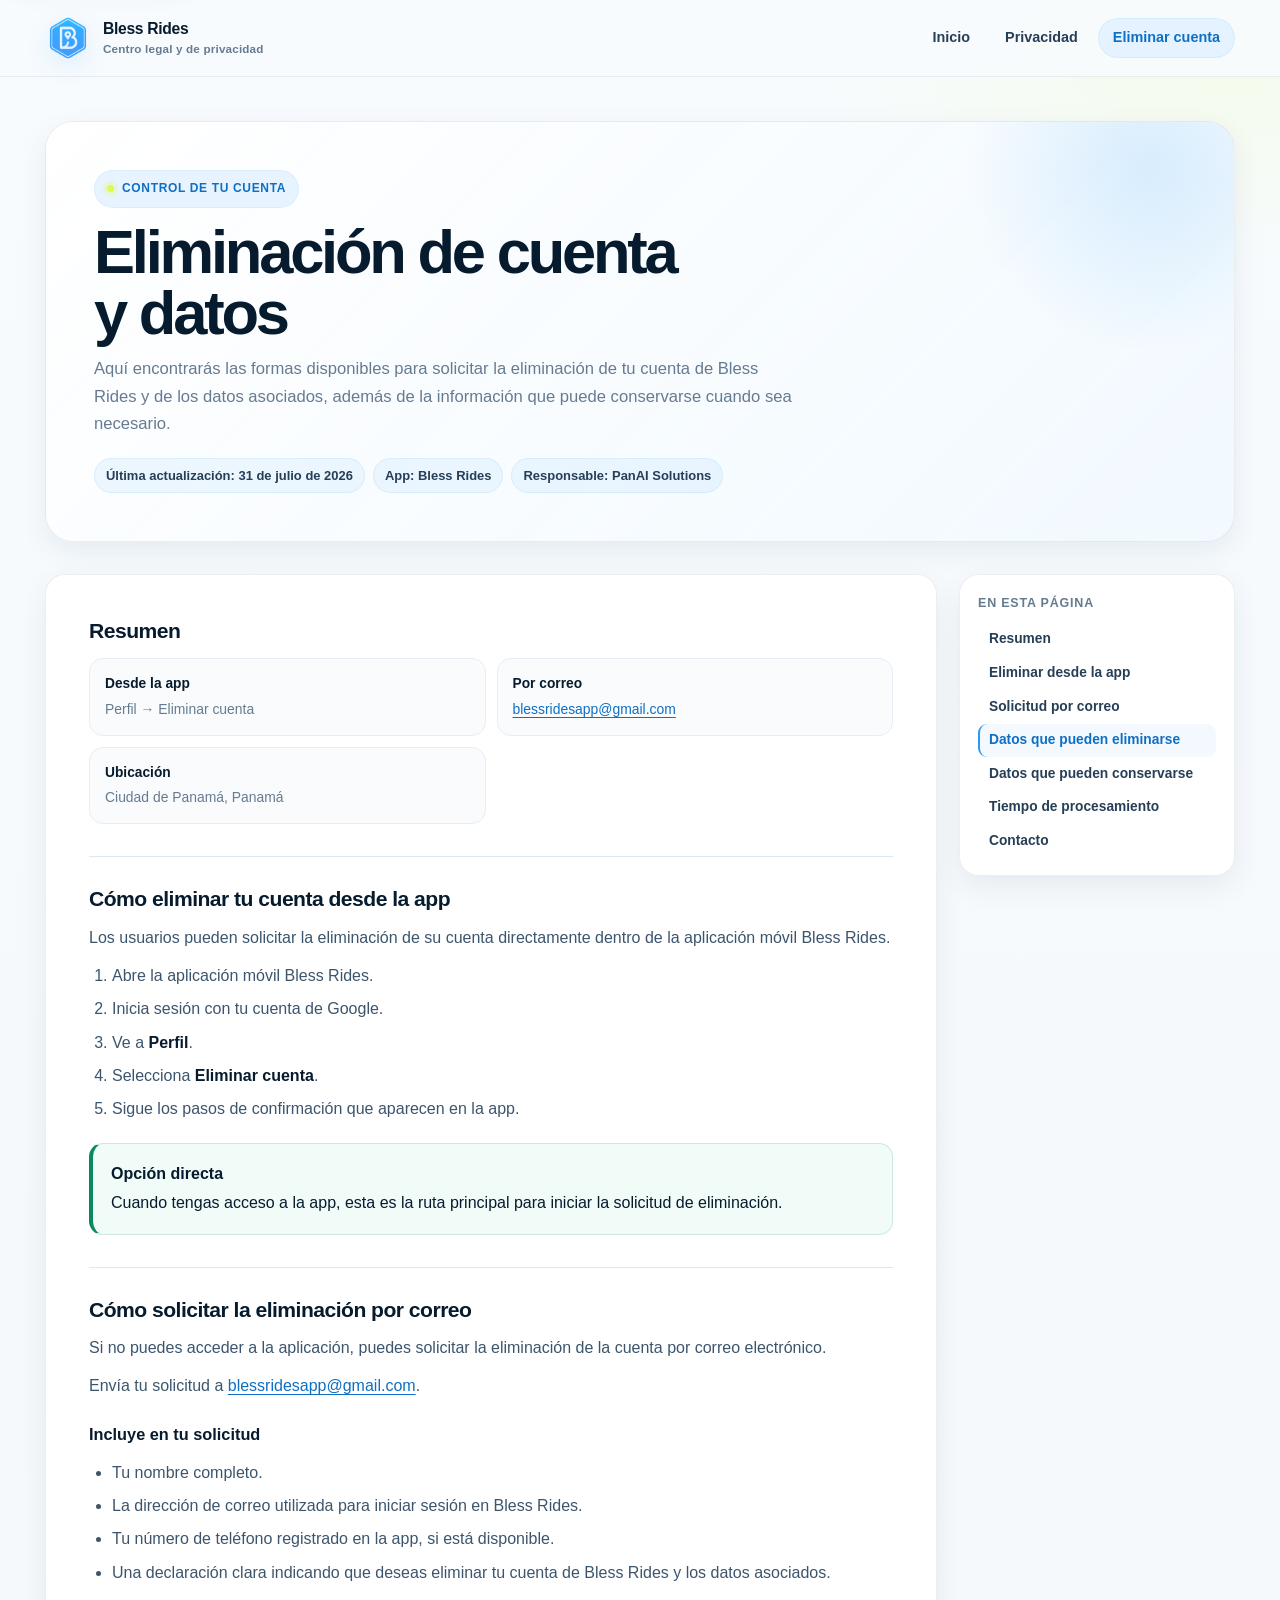
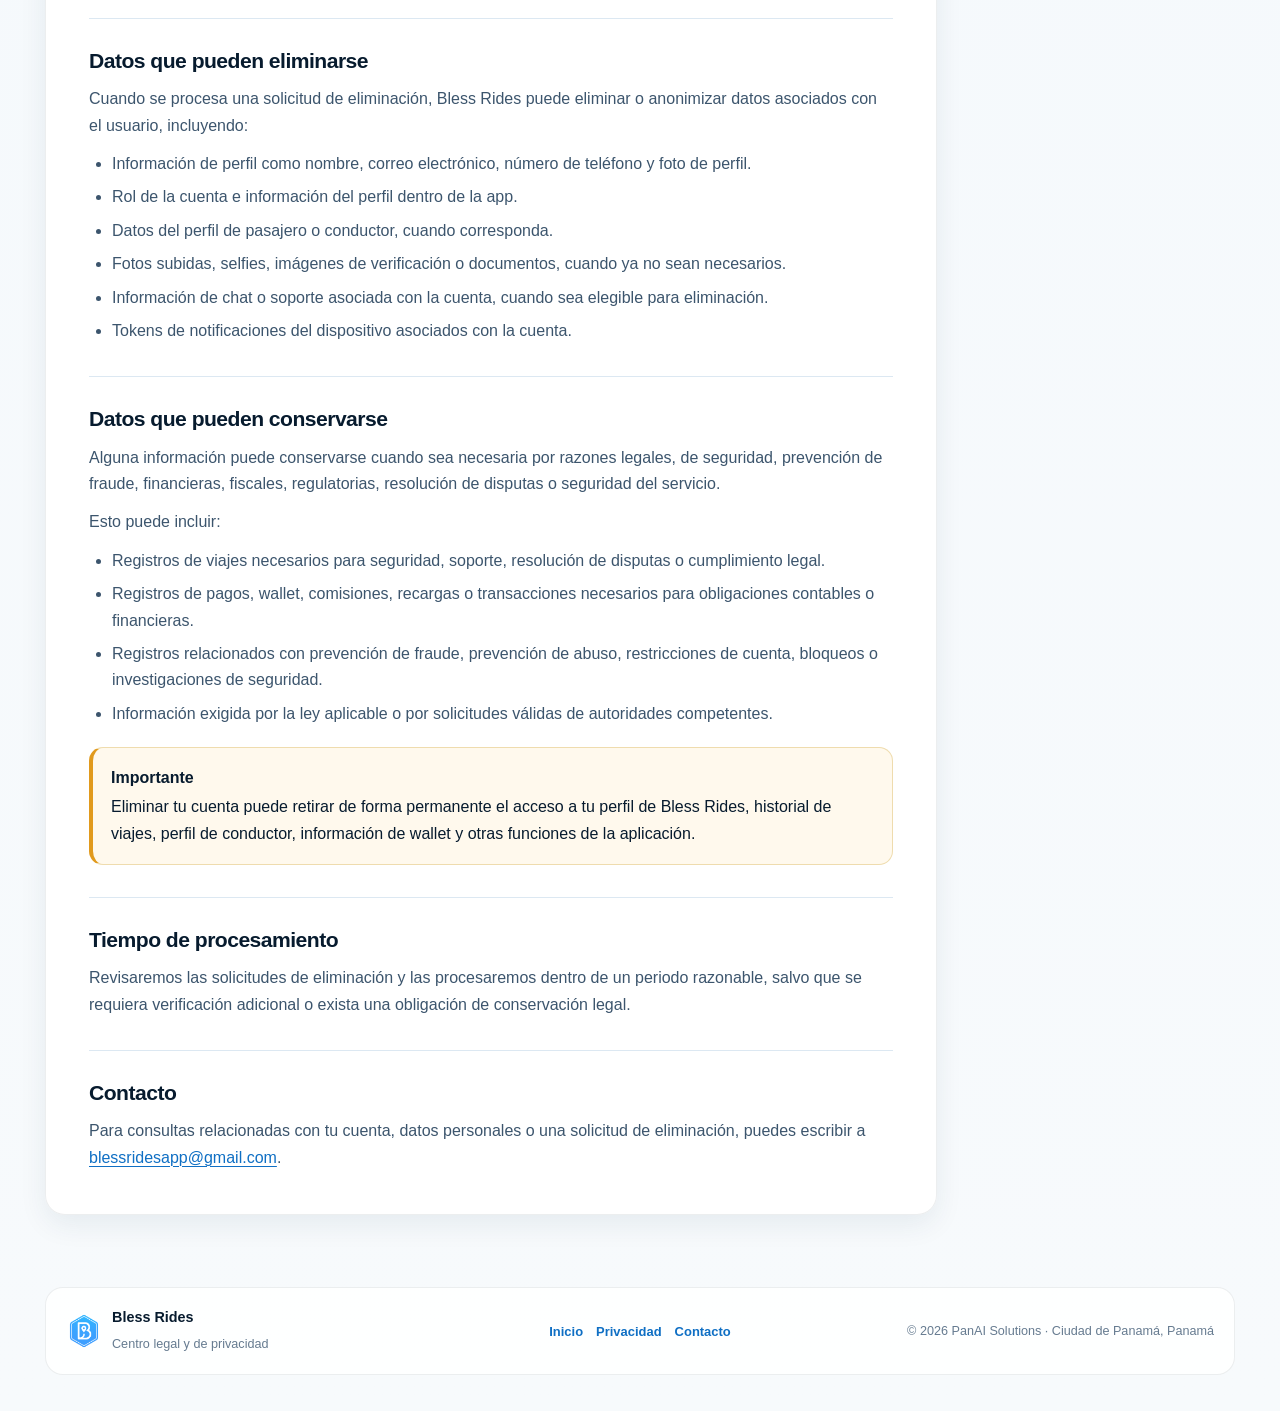
==== commit 01d2f2b9: "Change email addresses in account deletion page Updated email addresses for account deletion request" ====
--- a/account-deletion.html
+++ b/account-deletion.html
@@ -27,18 +27,18 @@
 
     <div class="doc-layout">
       <article class="document">
-        <section id="resumen"><h2>Resumen</h2><div class="data-grid"><div class="data-chip"><strong>Desde la app</strong><span>Perfil → Eliminar cuenta</span></div><div class="data-chip"><strong>Por correo</strong><span><a href="mailto:panaisolutions@gmail.com">panaisolutions@gmail.com</a></span></div><div class="data-chip"><strong>Ubicación</strong><span>Ciudad de Panamá, Panamá</span></div></div></section>
+        <section id="resumen"><h2>Resumen</h2><div class="data-grid"><div class="data-chip"><strong>Desde la app</strong><span>Perfil → Eliminar cuenta</span></div><div class="data-chip"><strong>Por correo</strong><span><a href="mailto:blessridesapp@gmail.com">blessridesapp@gmail.com</a></span></div><div class="data-chip"><strong>Ubicación</strong><span>Ciudad de Panamá, Panamá</span></div></div></section>
         <section id="app"><h2>Cómo eliminar tu cuenta desde la app</h2><p>Los usuarios pueden solicitar la eliminación de su cuenta directamente dentro de la aplicación móvil Bless Rides.</p><ol><li>Abre la aplicación móvil Bless Rides.</li><li>Inicia sesión con tu cuenta de Google.</li><li>Ve a <strong>Perfil</strong>.</li><li>Selecciona <strong>Eliminar cuenta</strong>.</li><li>Sigue los pasos de confirmación que aparecen en la app.</li></ol><div class="callout success"><strong>Opción directa</strong>Cuando tengas acceso a la app, esta es la ruta principal para iniciar la solicitud de eliminación.</div></section>
-        <section id="correo"><h2>Cómo solicitar la eliminación por correo</h2><p>Si no puedes acceder a la aplicación, puedes solicitar la eliminación de la cuenta por correo electrónico.</p><p>Envía tu solicitud a <a href="mailto:panaisolutions@gmail.com">panaisolutions@gmail.com</a>.</p><h3>Incluye en tu solicitud</h3><ul><li>Tu nombre completo.</li><li>La dirección de correo utilizada para iniciar sesión en Bless Rides.</li><li>Tu número de teléfono registrado en la app, si está disponible.</li><li>Una declaración clara indicando que deseas eliminar tu cuenta de Bless Rides y los datos asociados.</li></ul></section>
+        <section id="correo"><h2>Cómo solicitar la eliminación por correo</h2><p>Si no puedes acceder a la aplicación, puedes solicitar la eliminación de la cuenta por correo electrónico.</p><p>Envía tu solicitud a <a href="mailto:blessridesapp@gmail.com">blessridesapp@gmail.com</a>.</p><h3>Incluye en tu solicitud</h3><ul><li>Tu nombre completo.</li><li>La dirección de correo utilizada para iniciar sesión en Bless Rides.</li><li>Tu número de teléfono registrado en la app, si está disponible.</li><li>Una declaración clara indicando que deseas eliminar tu cuenta de Bless Rides y los datos asociados.</li></ul></section>
         <section id="elimina"><h2>Datos que pueden eliminarse</h2><p>Cuando se procesa una solicitud de eliminación, Bless Rides puede eliminar o anonimizar datos asociados con el usuario, incluyendo:</p><ul><li>Información de perfil como nombre, correo electrónico, número de teléfono y foto de perfil.</li><li>Rol de la cuenta e información del perfil dentro de la app.</li><li>Datos del perfil de pasajero o conductor, cuando corresponda.</li><li>Fotos subidas, selfies, imágenes de verificación o documentos, cuando ya no sean necesarios.</li><li>Información de chat o soporte asociada con la cuenta, cuando sea elegible para eliminación.</li><li>Tokens de notificaciones del dispositivo asociados con la cuenta.</li></ul></section>
         <section id="conserva"><h2>Datos que pueden conservarse</h2><p>Alguna información puede conservarse cuando sea necesaria por razones legales, de seguridad, prevención de fraude, financieras, fiscales, regulatorias, resolución de disputas o seguridad del servicio.</p><p>Esto puede incluir:</p><ul><li>Registros de viajes necesarios para seguridad, soporte, resolución de disputas o cumplimiento legal.</li><li>Registros de pagos, wallet, comisiones, recargas o transacciones necesarios para obligaciones contables o financieras.</li><li>Registros relacionados con prevención de fraude, prevención de abuso, restricciones de cuenta, bloqueos o investigaciones de seguridad.</li><li>Información exigida por la ley aplicable o por solicitudes válidas de autoridades competentes.</li></ul><div class="callout warning"><strong>Importante</strong>Eliminar tu cuenta puede retirar de forma permanente el acceso a tu perfil de Bless Rides, historial de viajes, perfil de conductor, información de wallet y otras funciones de la aplicación.</div></section>
         <section id="tiempo"><h2>Tiempo de procesamiento</h2><p>Revisaremos las solicitudes de eliminación y las procesaremos dentro de un periodo razonable, salvo que se requiera verificación adicional o exista una obligación de conservación legal.</p></section>
-        <section id="contacto"><h2>Contacto</h2><p>Para consultas relacionadas con tu cuenta, datos personales o una solicitud de eliminación, puedes escribir a <a href="mailto:panaisolutions@gmail.com">panaisolutions@gmail.com</a>.</p></section>
+        <section id="contacto"><h2>Contacto</h2><p>Para consultas relacionadas con tu cuenta, datos personales o una solicitud de eliminación, puedes escribir a <a href="mailto:blessridesapp@gmail.com">blessridesapp@gmail.com</a>.</p></section>
       </article>
       <aside class="toc" aria-label="Contenido de la página"><p class="toc-title">En esta página</p><ul><li><a href="#resumen">Resumen</a></li><li><a href="#app">Eliminar desde la app</a></li><li><a href="#correo">Solicitud por correo</a></li><li><a href="#elimina">Datos que pueden eliminarse</a></li><li><a href="#conserva">Datos que pueden conservarse</a></li><li><a href="#tiempo">Tiempo de procesamiento</a></li><li><a href="#contacto">Contacto</a></li></ul></aside>
     </div>
   </main>
 
-  <footer class="site-footer"><div class="container footer-shell"><div class="footer-brand"><img src="assets/bless-logo.png" alt="" width="36" height="36"><div><strong>Bless Rides</strong><span>Centro legal y de privacidad</span></div></div><div class="footer-links"><a href="index.html">Inicio</a><a href="privacy-policy.html">Privacidad</a><a href="mailto:panaisolutions@gmail.com">Contacto</a></div><div class="footer-meta">© 2026 PanAI Solutions · Ciudad de Panamá, Panamá</div></div></footer>
+  <footer class="site-footer"><div class="container footer-shell"><div class="footer-brand"><img src="assets/bless-logo.png" alt="" width="36" height="36"><div><strong>Bless Rides</strong><span>Centro legal y de privacidad</span></div></div><div class="footer-links"><a href="index.html">Inicio</a><a href="privacy-policy.html">Privacidad</a><a href="mailto:blessridesapp@gmail.com">Contacto</a></div><div class="footer-meta">© 2026 PanAI Solutions · Ciudad de Panamá, Panamá</div></div></footer>
 </body>
 </html>
